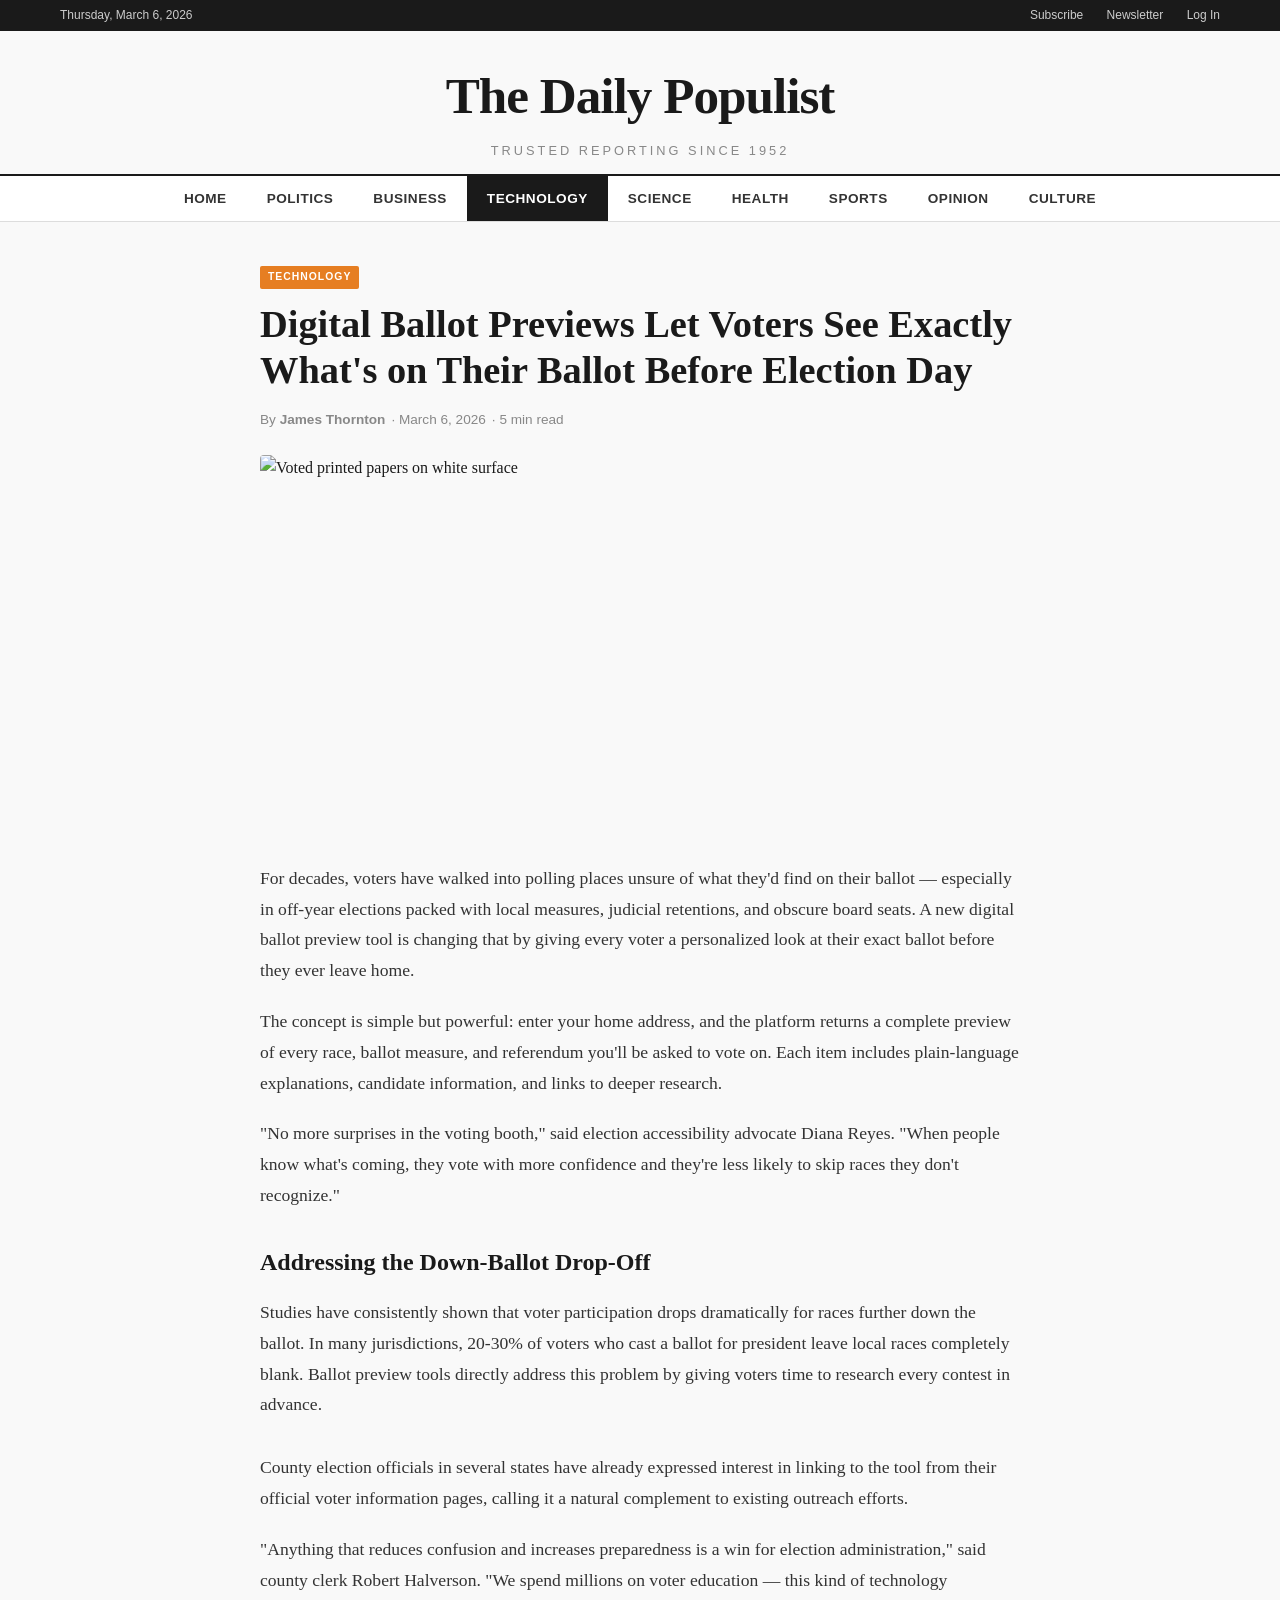
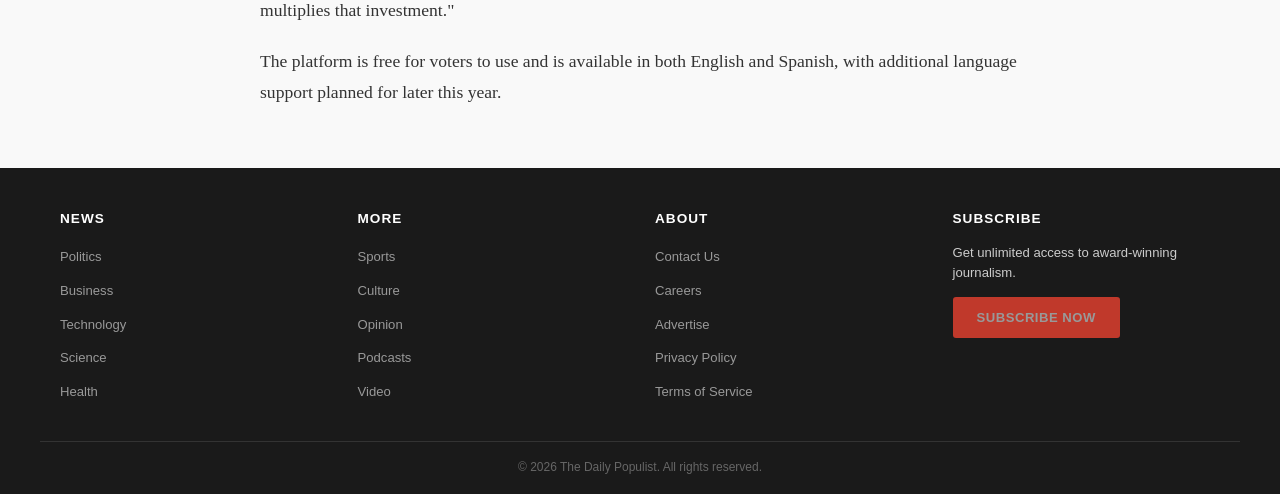
==== ballots.html @ fd445e92 "Initial commit: The Daily Populist mockup site with Populist widget embeds" ====
<!DOCTYPE html>
<html lang="en">
<head>
  <meta charset="UTF-8">
  <meta name="viewport" content="width=device-width, initial-scale=1.0">
  <title>Digital Ballot Previews Let Voters See Exactly What's on Their Ballot - The Daily Populist</title>
  <link rel="stylesheet" href="styles.css">
  <!-- Step 1: Load Populist Widget once per page -->
  <script async src="https://www.populist.us/widget-client-v2.js"></script>
</head>
<body>

  <div class="top-bar">
    <div class="container top-bar-inner">
      <span class="date">Thursday, March 6, 2026</span>
      <nav class="top-nav">
        <a href="#">Subscribe</a>
        <a href="#">Newsletter</a>
        <a href="#">Log In</a>
      </nav>
    </div>
  </div>

  <header class="site-header">
    <div class="container">
      <h1 class="logo"><a href="index.html">The Daily Populist</a></h1>
      <p class="tagline">Trusted Reporting Since 1952</p>
    </div>
  </header>

  <nav class="main-nav">
    <div class="container">
      <ul>
        <li><a href="index.html">Home</a></li>
        <li><a href="#">Politics</a></li>
        <li><a href="#">Business</a></li>
        <li><a href="#" class="active">Technology</a></li>
        <li><a href="#">Science</a></li>
        <li><a href="#">Health</a></li>
        <li><a href="#">Sports</a></li>
        <li><a href="#">Opinion</a></li>
        <li><a href="#">Culture</a></li>
      </ul>
    </div>
  </nav>

  <main class="container article-page">
    <article class="article">
      <div class="article-header">
        <span class="category-tag category-tag--tech">Technology</span>
        <h1 class="article-title">Digital Ballot Previews Let Voters See Exactly What's on Their Ballot Before Election Day</h1>
        <div class="article-meta">
          <span>By <strong>James Thornton</strong></span>
          <span>&middot; March 6, 2026</span>
          <span>&middot; 5 min read</span>
        </div>
      </div>

      <img class="img-large" src="https://images.unsplash.com/photo-1540908390241-82158ab62887?w=900&h=400&fit=crop&auto=format" alt="Voted printed papers on white surface">

      <div class="article-body">
        <p>For decades, voters have walked into polling places unsure of what they'd find on their ballot — especially in off-year elections packed with local measures, judicial retentions, and obscure board seats. A new digital ballot preview tool is changing that by giving every voter a personalized look at their exact ballot before they ever leave home.</p>

        <p>The concept is simple but powerful: enter your home address, and the platform returns a complete preview of every race, ballot measure, and referendum you'll be asked to vote on. Each item includes plain-language explanations, candidate information, and links to deeper research.</p>

        <p>"No more surprises in the voting booth," said election accessibility advocate Diana Reyes. "When people know what's coming, they vote with more confidence and they're less likely to skip races they don't recognize."</p>

        <h2>Addressing the Down-Ballot Drop-Off</h2>

        <p>Studies have consistently shown that voter participation drops dramatically for races further down the ballot. In many jurisdictions, 20-30% of voters who cast a ballot for president leave local races completely blank. Ballot preview tools directly address this problem by giving voters time to research every contest in advance.</p>

        <!-- Populist Ballots Widget -->
        <div class="populist-embed" data-embed-id="e00b53ba-9d9e-44c4-829e-253c3caa0e62"></div>
        <script async src="https://www.populist.us/widget-client-v2.js"></script>

        <p>County election officials in several states have already expressed interest in linking to the tool from their official voter information pages, calling it a natural complement to existing outreach efforts.</p>

        <p>"Anything that reduces confusion and increases preparedness is a win for election administration," said county clerk Robert Halverson. "We spend millions on voter education — this kind of technology multiplies that investment."</p>

        <p>The platform is free for voters to use and is available in both English and Spanish, with additional language support planned for later this year.</p>
      </div>
    </article>
  </main>

  <footer class="site-footer">
    <div class="container footer-inner">
      <div class="footer-col">
        <h4>News</h4>
        <ul>
          <li><a href="#">Politics</a></li>
          <li><a href="#">Business</a></li>
          <li><a href="#">Technology</a></li>
          <li><a href="#">Science</a></li>
          <li><a href="#">Health</a></li>
        </ul>
      </div>
      <div class="footer-col">
        <h4>More</h4>
        <ul>
          <li><a href="#">Sports</a></li>
          <li><a href="#">Culture</a></li>
          <li><a href="#">Opinion</a></li>
          <li><a href="#">Podcasts</a></li>
          <li><a href="#">Video</a></li>
        </ul>
      </div>
      <div class="footer-col">
        <h4>About</h4>
        <ul>
          <li><a href="#">Contact Us</a></li>
          <li><a href="#">Careers</a></li>
          <li><a href="#">Advertise</a></li>
          <li><a href="#">Privacy Policy</a></li>
          <li><a href="#">Terms of Service</a></li>
        </ul>
      </div>
      <div class="footer-col">
        <h4>Subscribe</h4>
        <p class="footer-text">Get unlimited access to award-winning journalism.</p>
        <a href="#" class="subscribe-btn">Subscribe Now</a>
      </div>
    </div>
    <div class="footer-bottom">
      <div class="container">
        <p>&copy; 2026 The Daily Populist. All rights reserved.</p>
      </div>
    </div>
  </footer>

</body>
</html>
---- styles.css ----
/* Reset & Base */
*, *::before, *::after {
  margin: 0;
  padding: 0;
  box-sizing: border-box;
}

body {
  font-family: Georgia, "Times New Roman", Times, serif;
  color: #1a1a1a;
  background: #f9f9f9;
  line-height: 1.6;
}

a {
  color: inherit;
  text-decoration: none;
}

a:hover {
  color: #c0392b;
}

.container {
  max-width: 1200px;
  margin: 0 auto;
  padding: 0 20px;
}

/* Top Bar */
.top-bar {
  background: #1a1a1a;
  color: #ccc;
  font-family: Arial, Helvetica, sans-serif;
  font-size: 0.75rem;
  padding: 6px 0;
}

.top-bar-inner {
  display: flex;
  justify-content: space-between;
  align-items: center;
}

.top-nav a {
  color: #ccc;
  margin-left: 20px;
  font-weight: 500;
}

.top-nav a:hover {
  color: #fff;
}

/* Header */
.site-header {
  text-align: center;
  padding: 24px 0 12px;
  border-bottom: 2px solid #1a1a1a;
}

.logo {
  font-family: "Playfair Display", Georgia, serif;
  font-size: 3.2rem;
  font-weight: 900;
  letter-spacing: -1px;
  color: #1a1a1a;
}

.tagline {
  font-family: Arial, Helvetica, sans-serif;
  font-size: 0.8rem;
  color: #888;
  text-transform: uppercase;
  letter-spacing: 3px;
  margin-top: 4px;
}

/* Main Navigation */
.main-nav {
  background: #fff;
  border-bottom: 1px solid #ddd;
  position: sticky;
  top: 0;
  z-index: 100;
}

.main-nav ul {
  list-style: none;
  display: flex;
  justify-content: center;
  gap: 0;
}

.main-nav a {
  display: block;
  padding: 12px 20px;
  font-family: Arial, Helvetica, sans-serif;
  font-size: 0.85rem;
  font-weight: 600;
  text-transform: uppercase;
  letter-spacing: 0.5px;
  color: #333;
  transition: background 0.2s, color 0.2s;
}

.main-nav a:hover,
.main-nav a.active {
  background: #1a1a1a;
  color: #fff;
}

/* Breaking News Ticker */
.breaking-news {
  background: #c0392b;
  color: #fff;
  padding: 8px 0;
  font-family: Arial, Helvetica, sans-serif;
  font-size: 0.82rem;
  overflow: hidden;
}

.breaking-news .container {
  display: flex;
  align-items: center;
  gap: 16px;
}

.breaking-label {
  background: #fff;
  color: #c0392b;
  font-weight: 800;
  padding: 2px 10px;
  font-size: 0.7rem;
  letter-spacing: 1px;
  flex-shrink: 0;
}

.ticker {
  white-space: nowrap;
  overflow: hidden;
  text-overflow: ellipsis;
}

/* Main Content */
.main-content {
  padding: 30px 20px;
}

/* Images */
.img-large {
  width: 100%;
  height: 380px;
  object-fit: cover;
  border-radius: 4px;
  display: block;
}

.img-medium {
  width: 100%;
  height: 200px;
  object-fit: cover;
  display: block;
}

.img-small {
  width: 120px;
  min-width: 120px;
  height: 80px;
  object-fit: cover;
  border-radius: 4px;
}

/* Hero Section */
.hero {
  display: grid;
  grid-template-columns: 2fr 1fr;
  gap: 30px;
  margin-bottom: 40px;
}

.hero-text {
  margin-top: 16px;
}

.hero-text h2 {
  font-size: 1.8rem;
  line-height: 1.25;
  margin: 8px 0 12px;
}

.hero-text h2 a:hover {
  text-decoration: underline;
}

.hero-text p {
  font-size: 1.05rem;
  color: #444;
  margin-bottom: 10px;
}

/* Category Tags */
.category-tag {
  display: inline-block;
  font-family: Arial, Helvetica, sans-serif;
  font-size: 0.65rem;
  font-weight: 700;
  text-transform: uppercase;
  letter-spacing: 1px;
  padding: 3px 8px;
  background: #2c3e50;
  color: #fff;
  border-radius: 2px;
}

.category-tag--business { background: #2980b9; }
.category-tag--science { background: #27ae60; }
.category-tag--health { background: #8e44ad; }
.category-tag--politics { background: #2c3e50; }
.category-tag--tech { background: #e67e22; }
.category-tag--sports { background: #c0392b; }
.category-tag--culture { background: #d35400; }

.meta {
  font-family: Arial, Helvetica, sans-serif;
  font-size: 0.78rem;
  color: #888;
}

/* Hero Sidebar */
.hero-sidebar {
  display: flex;
  flex-direction: column;
  gap: 20px;
  border-left: 1px solid #ddd;
  padding-left: 30px;
}

.sidebar-story {
  display: flex;
  gap: 14px;
  align-items: flex-start;
}

.sidebar-story h3 {
  font-size: 0.95rem;
  line-height: 1.3;
  margin: 4px 0 6px;
}

.sidebar-story h3 a:hover {
  text-decoration: underline;
}

/* Section Divider */
.section-divider {
  border-top: 3px solid #1a1a1a;
  margin-bottom: 24px;
}

.section-title {
  font-family: Arial, Helvetica, sans-serif;
  font-size: 0.9rem;
  text-transform: uppercase;
  letter-spacing: 2px;
  color: #1a1a1a;
  padding-top: 10px;
}

/* News Grid */
.news-grid {
  display: grid;
  grid-template-columns: repeat(3, 1fr);
  gap: 28px;
  margin-bottom: 40px;
}

.news-card {
  background: #fff;
  border-radius: 4px;
  overflow: hidden;
  box-shadow: 0 1px 4px rgba(0,0,0,0.08);
  transition: box-shadow 0.2s;
}

.news-card:hover {
  box-shadow: 0 4px 12px rgba(0,0,0,0.12);
}

.news-card-body {
  padding: 16px;
}

.news-card h3 {
  font-size: 1.05rem;
  line-height: 1.3;
  margin: 8px 0;
}

.news-card h3 a:hover {
  text-decoration: underline;
}

.news-card p {
  font-size: 0.9rem;
  color: #555;
  margin-bottom: 10px;
}

/* Opinion Section */
.opinion-section {
  display: grid;
  grid-template-columns: repeat(3, 1fr);
  gap: 28px;
  margin-bottom: 40px;
}

.opinion-card {
  padding: 20px;
  border-left: 4px solid #c0392b;
  background: #fff;
}

.opinion-card h3 {
  font-size: 1.1rem;
  line-height: 1.35;
  margin-bottom: 8px;
}

.opinion-card h3 a:hover {
  text-decoration: underline;
  color: #c0392b;
}

.opinion-author {
  font-family: Arial, Helvetica, sans-serif;
  font-size: 0.8rem;
  color: #888;
  font-style: italic;
}

/* Footer */
.site-footer {
  background: #1a1a1a;
  color: #ccc;
  padding-top: 40px;
}

.footer-inner {
  display: grid;
  grid-template-columns: repeat(4, 1fr);
  gap: 30px;
  padding-bottom: 30px;
  border-bottom: 1px solid #333;
}

.footer-col h4 {
  font-family: Arial, Helvetica, sans-serif;
  font-size: 0.85rem;
  text-transform: uppercase;
  letter-spacing: 1px;
  color: #fff;
  margin-bottom: 14px;
}

.footer-col ul {
  list-style: none;
}

.footer-col li {
  margin-bottom: 8px;
}

.footer-col a {
  font-family: Arial, Helvetica, sans-serif;
  font-size: 0.82rem;
  color: #999;
}

.footer-col a:hover {
  color: #fff;
}

.footer-text {
  font-family: Arial, Helvetica, sans-serif;
  font-size: 0.82rem;
  margin-bottom: 14px;
  line-height: 1.5;
}

.subscribe-btn {
  display: inline-block;
  background: #c0392b;
  color: #fff;
  font-family: Arial, Helvetica, sans-serif;
  font-size: 0.82rem;
  font-weight: 700;
  padding: 10px 24px;
  border-radius: 3px;
  text-transform: uppercase;
  letter-spacing: 0.5px;
  transition: background 0.2s;
}

.subscribe-btn:hover {
  background: #e74c3c;
  color: #fff;
}

.footer-bottom {
  padding: 16px 0;
  text-align: center;
  font-family: Arial, Helvetica, sans-serif;
  font-size: 0.75rem;
  color: #666;
}

/* Article Page */
.article-page {
  padding: 40px 20px;
  max-width: 800px;
}

.article-header {
  margin-bottom: 24px;
}

.article-title {
  font-size: 2.4rem;
  line-height: 1.2;
  margin: 12px 0 16px;
}

.article-meta {
  font-family: Arial, Helvetica, sans-serif;
  font-size: 0.85rem;
  color: #888;
  display: flex;
  gap: 6px;
}

.article-body {
  margin-top: 28px;
}

.article-body p {
  font-size: 1.1rem;
  line-height: 1.75;
  margin-bottom: 20px;
  color: #333;
}

.article-body h2 {
  font-size: 1.5rem;
  margin: 32px 0 16px;
  color: #1a1a1a;
}

/* Populist Embeds */
.populist-embed {
  margin: 32px 0;
}

.populist-embed iframe {
  width: 100% !important;
  border: none;
}

/* Embed Placeholder */
.embed-placeholder {
  background: #eef1f5;
  border: 2px dashed #b0bec5;
  border-radius: 8px;
  padding: 60px 20px;
  text-align: center;
  margin: 32px 0;
}

.embed-label {
  font-family: Arial, Helvetica, sans-serif;
  font-size: 0.95rem;
  font-weight: 700;
  color: #607d8b;
  text-transform: uppercase;
  letter-spacing: 2px;
}

/* Responsive */
@media (max-width: 900px) {
  .hero {
    grid-template-columns: 1fr;
  }
  .hero-sidebar {
    border-left: none;
    padding-left: 0;
    border-top: 1px solid #ddd;
    padding-top: 20px;
  }
  .news-grid,
  .opinion-section {
    grid-template-columns: repeat(2, 1fr);
  }
  .footer-inner {
    grid-template-columns: repeat(2, 1fr);
  }
}

@media (max-width: 600px) {
  .logo {
    font-size: 2.2rem;
  }
  .main-nav ul {
    flex-wrap: wrap;
    justify-content: center;
  }
  .main-nav a {
    padding: 8px 12px;
    font-size: 0.75rem;
  }
  .news-grid,
  .opinion-section {
    grid-template-columns: 1fr;
  }
  .footer-inner {
    grid-template-columns: 1fr;
  }
  .img-large {
    height: 220px;
  }
}
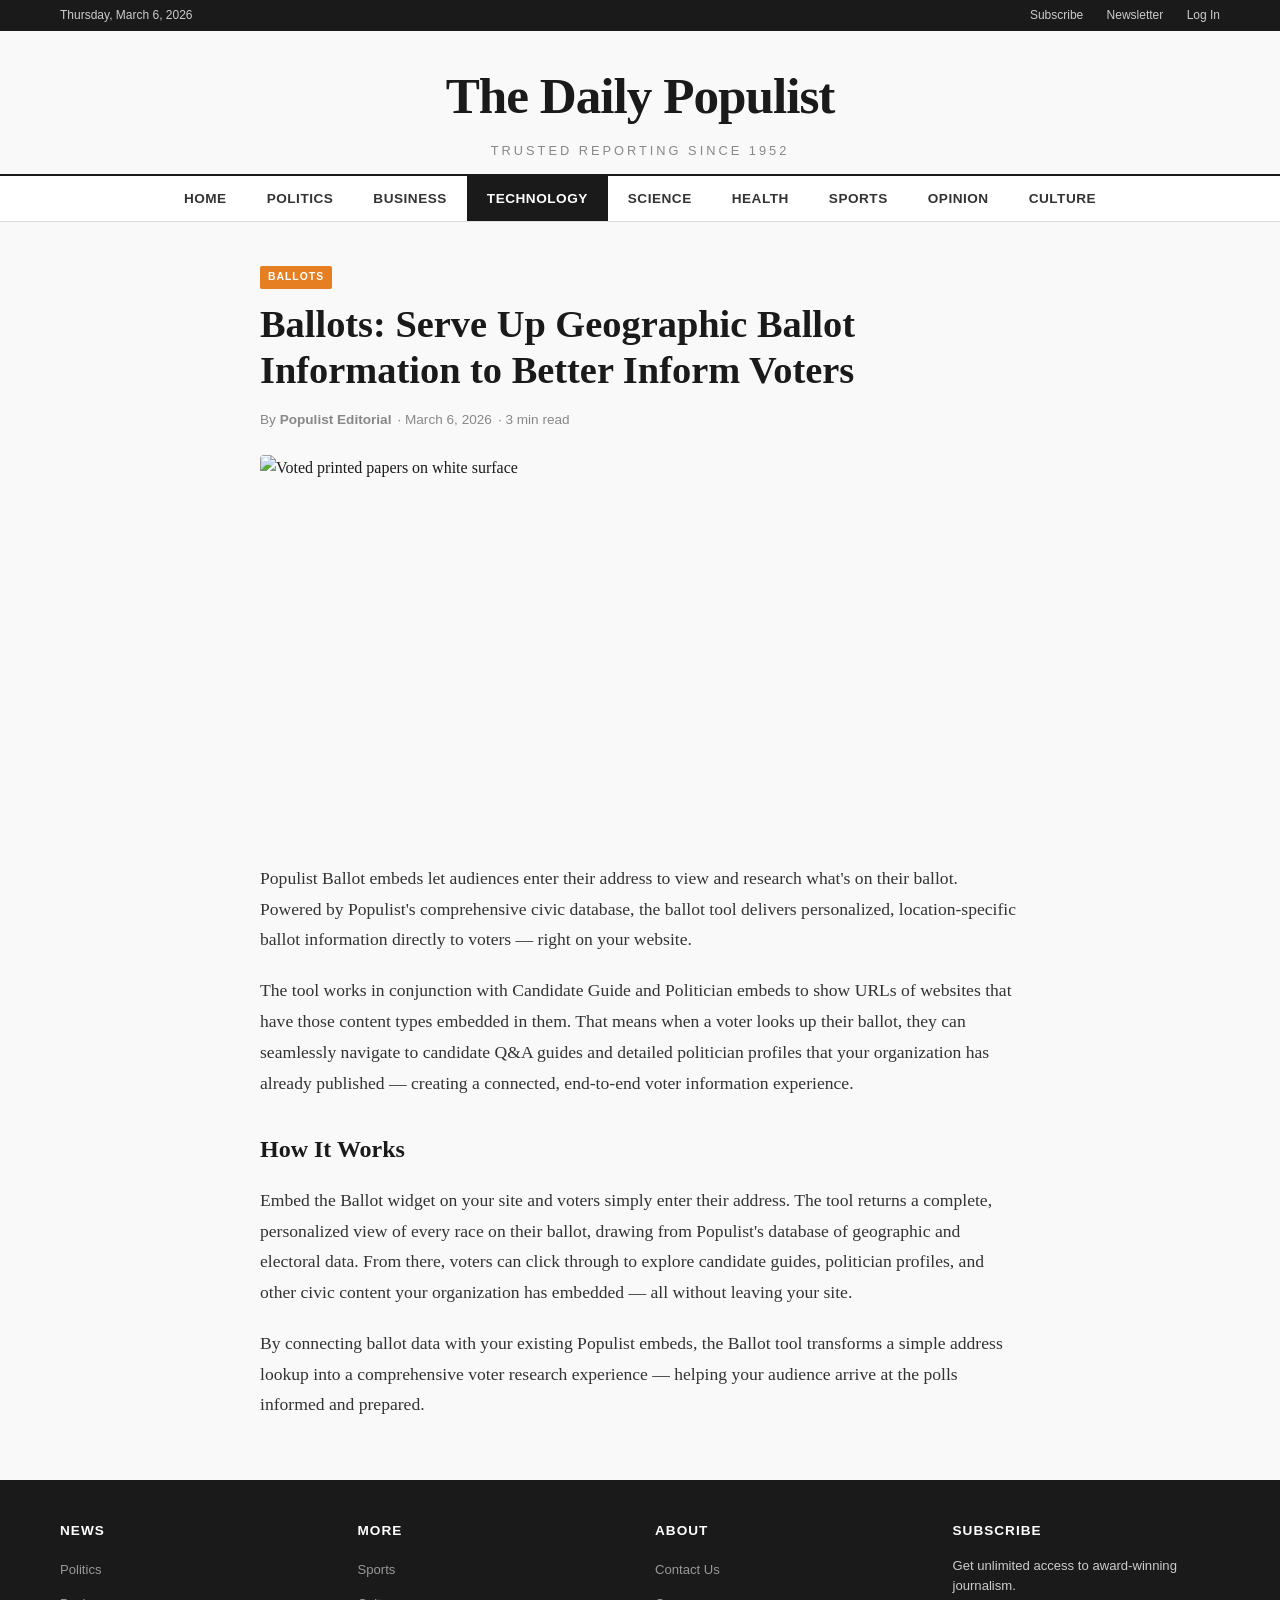
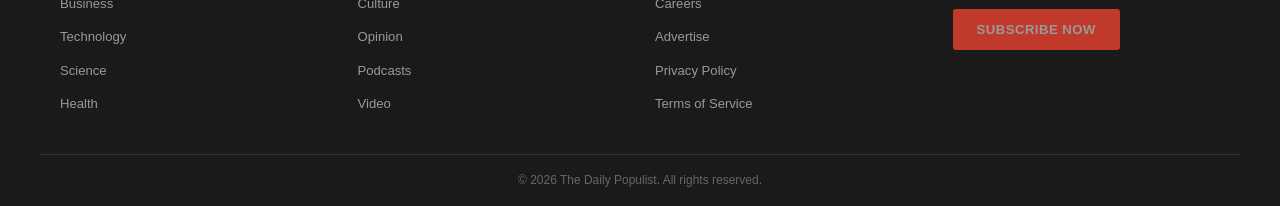
==== commit 704b31fe: "Update all pages with Populist docs content, product labels, sidebar, and hero article" ====
--- a/ballots.html
+++ b/ballots.html
@@ -47,37 +47,31 @@
   <main class="container article-page">
     <article class="article">
       <div class="article-header">
-        <span class="category-tag category-tag--tech">Technology</span>
-        <h1 class="article-title">Digital Ballot Previews Let Voters See Exactly What's on Their Ballot Before Election Day</h1>
+        <span class="category-tag category-tag--tech">Ballots</span>
+        <h1 class="article-title">Ballots: Serve Up Geographic Ballot Information to Better Inform Voters</h1>
         <div class="article-meta">
-          <span>By <strong>James Thornton</strong></span>
+          <span>By <strong>Populist Editorial</strong></span>
           <span>&middot; March 6, 2026</span>
-          <span>&middot; 5 min read</span>
+          <span>&middot; 3 min read</span>
         </div>
       </div>
 
       <img class="img-large" src="https://images.unsplash.com/photo-1540908390241-82158ab62887?w=900&h=400&fit=crop&auto=format" alt="Voted printed papers on white surface">
 
       <div class="article-body">
-        <p>For decades, voters have walked into polling places unsure of what they'd find on their ballot — especially in off-year elections packed with local measures, judicial retentions, and obscure board seats. A new digital ballot preview tool is changing that by giving every voter a personalized look at their exact ballot before they ever leave home.</p>
+        <p>Populist Ballot embeds let audiences enter their address to view and research what's on their ballot. Powered by Populist's comprehensive civic database, the ballot tool delivers personalized, location-specific ballot information directly to voters — right on your website.</p>
 
-        <p>The concept is simple but powerful: enter your home address, and the platform returns a complete preview of every race, ballot measure, and referendum you'll be asked to vote on. Each item includes plain-language explanations, candidate information, and links to deeper research.</p>
-
-        <p>"No more surprises in the voting booth," said election accessibility advocate Diana Reyes. "When people know what's coming, they vote with more confidence and they're less likely to skip races they don't recognize."</p>
-
-        <h2>Addressing the Down-Ballot Drop-Off</h2>
-
-        <p>Studies have consistently shown that voter participation drops dramatically for races further down the ballot. In many jurisdictions, 20-30% of voters who cast a ballot for president leave local races completely blank. Ballot preview tools directly address this problem by giving voters time to research every contest in advance.</p>
+        <p>The tool works in conjunction with Candidate Guide and Politician embeds to show URLs of websites that have those content types embedded in them. That means when a voter looks up their ballot, they can seamlessly navigate to candidate Q&A guides and detailed politician profiles that your organization has already published — creating a connected, end-to-end voter information experience.</p>
 
         <!-- Populist Ballots Widget -->
         <div class="populist-embed" data-embed-id="e00b53ba-9d9e-44c4-829e-253c3caa0e62"></div>
         <script async src="https://www.populist.us/widget-client-v2.js"></script>
 
-        <p>County election officials in several states have already expressed interest in linking to the tool from their official voter information pages, calling it a natural complement to existing outreach efforts.</p>
+        <h2>How It Works</h2>
 
-        <p>"Anything that reduces confusion and increases preparedness is a win for election administration," said county clerk Robert Halverson. "We spend millions on voter education — this kind of technology multiplies that investment."</p>
+        <p>Embed the Ballot widget on your site and voters simply enter their address. The tool returns a complete, personalized view of every race on their ballot, drawing from Populist's database of geographic and electoral data. From there, voters can click through to explore candidate guides, politician profiles, and other civic content your organization has embedded — all without leaving your site.</p>
 
-        <p>The platform is free for voters to use and is available in both English and Spanish, with additional language support planned for later this year.</p>
+        <p>By connecting ballot data with your existing Populist embeds, the Ballot tool transforms a simple address lookup into a comprehensive voter research experience — helping your audience arrive at the polls informed and prepared.</p>
       </div>
     </article>
   </main>
--- a/styles.css
+++ b/styles.css
@@ -236,6 +236,17 @@
   padding-left: 30px;
 }
 
+.sidebar-title {
+  font-family: Arial, Helvetica, sans-serif;
+  font-size: 0.9rem;
+  text-transform: uppercase;
+  letter-spacing: 2px;
+  color: #1a1a1a;
+  padding-bottom: 10px;
+  border-bottom: 2px solid #1a1a1a;
+  margin-bottom: 4px;
+}
+
 .sidebar-story {
   display: flex;
   gap: 14px;
